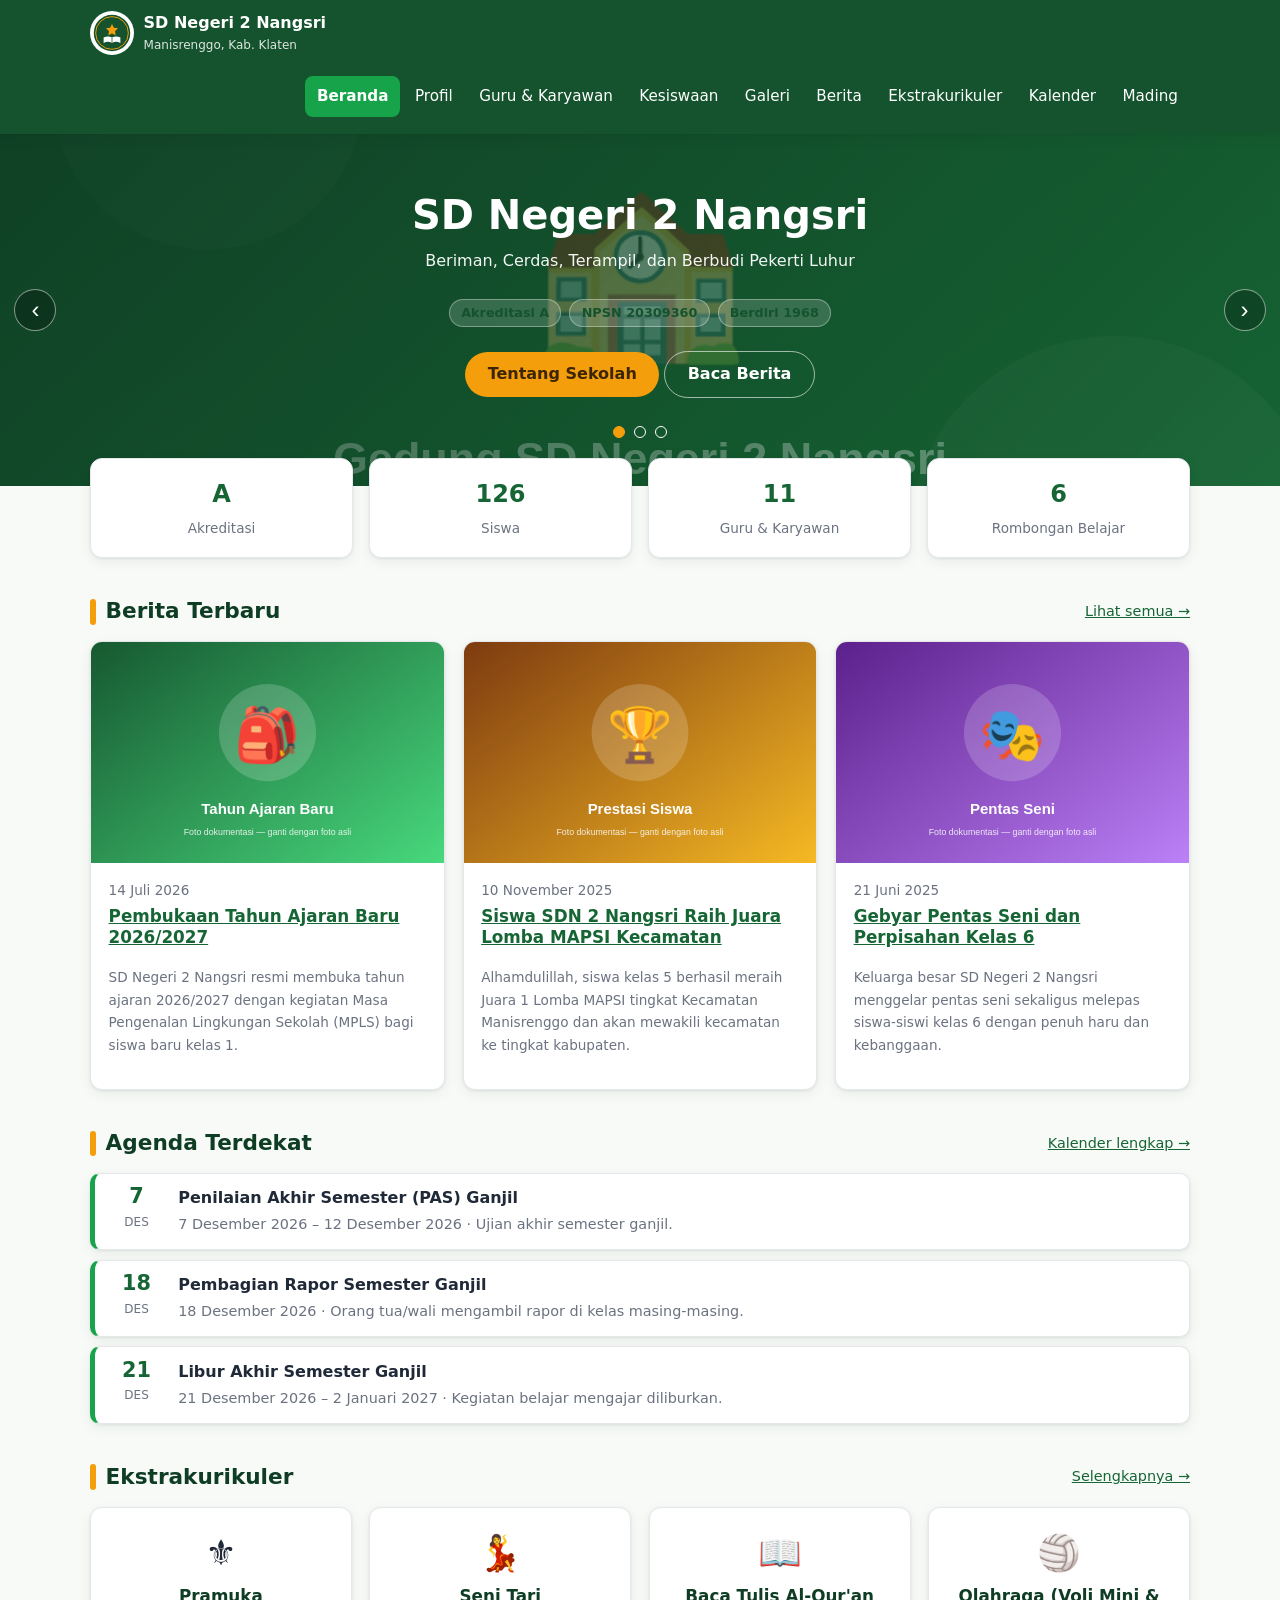
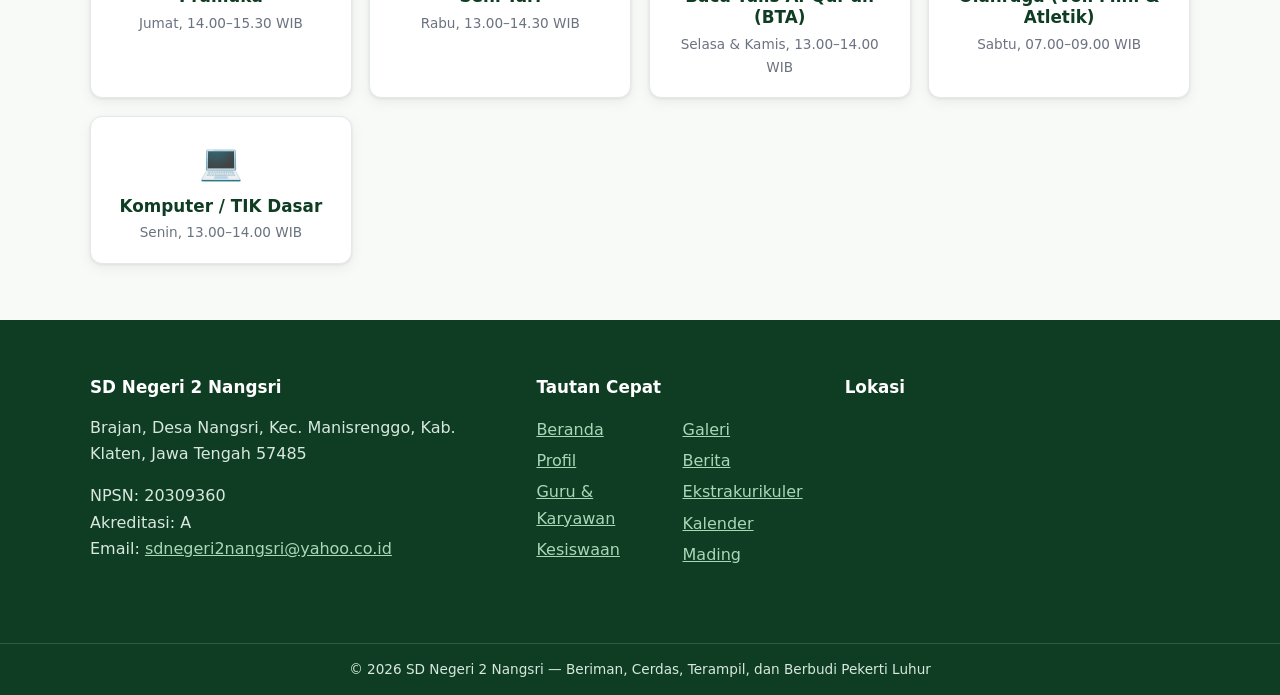
==== index.html @ 32a8219b "buat website" ====
<!DOCTYPE html>
<html lang="id">
<head>
  <meta charset="utf-8">
  <meta name="viewport" content="width=device-width, initial-scale=1">
  <title>SD Negeri 2 Nangsri — Manisrenggo, Klaten</title>
  <meta name="description" content="Website resmi SD Negeri 2 Nangsri, Manisrenggo, Klaten. Informasi profil sekolah, guru, kesiswaan, berita, galeri, ekstrakurikuler, dan kalender kegiatan.">
  <meta property="og:title" content="SD Negeri 2 Nangsri">
  <meta property="og:description" content="Website resmi SD Negeri 2 Nangsri — Beriman, Cerdas, Terampil, dan Berbudi Pekerti Luhur.">
  <meta property="og:type" content="website">
  <link rel="icon" href="assets/img/logo.svg" type="image/svg+xml">
  <link rel="stylesheet" href="assets/css/style.css">
  <script src="assets/js/parser.js" defer></script>
  <script src="assets/js/main.js" defer></script>
  <script src="assets/js/animate.js" defer></script>
  <script src="assets/js/page-home.js" defer></script>
</head>
<body>
  <div id="site-header"></div>

  <main>
    <section class="hero">
      <div class="hero-slides" id="hero-slides" aria-hidden="true"></div>
      <button class="hero-arrow prev" id="hero-prev" aria-label="Gambar sebelumnya" hidden>‹</button>
      <button class="hero-arrow next" id="hero-next" aria-label="Gambar berikutnya" hidden>›</button>
      <div class="container">
        <h1>SD Negeri 2 Nangsri</h1>
        <p id="hero-tagline">Beriman, Cerdas, Terampil, dan Berbudi Pekerti Luhur</p>
        <div class="badges" id="hero-badges"></div>
        <a class="btn" href="profil.html">Tentang Sekolah</a>
        <a class="btn ghost" href="berita.html">Baca Berita</a>
        <div class="hero-dots" id="hero-dots" role="tablist" aria-label="Pilih gambar latar"></div>
      </div>
    </section>

    <div class="container">
      <div class="stats" id="stats"></div>
    </div>

    <section class="block container">
      <div class="section-title">
        <h2>Berita Terbaru</h2>
        <a class="section-more" href="berita.html">Lihat semua →</a>
      </div>
      <div class="grid grid-wide" id="berita-terbaru"><p class="loading">Memuat berita…</p></div>
    </section>

    <section class="block container">
      <div class="section-title">
        <h2>Agenda Terdekat</h2>
        <a class="section-more" href="kalender.html">Kalender lengkap →</a>
      </div>
      <ul class="agenda" id="agenda-terdekat"><li class="loading">Memuat agenda…</li></ul>
    </section>

    <section class="block container">
      <div class="section-title">
        <h2>Ekstrakurikuler</h2>
        <a class="section-more" href="ekstrakurikuler.html">Selengkapnya →</a>
      </div>
      <div class="grid" id="ekskul-ringkas"></div>
    </section>
  </main>

  <div id="site-footer"></div>
</body>
</html>
---- assets/css/style.css ----
/* ==========================================================
   SD Negeri 2 Nangsri — stylesheet utama (mobile-first)
   ========================================================== */

:root {
  --green-900: #0f3d24;
  --green-700: #14532d;
  --green-600: #166534;
  --green-500: #16a34a;
  --green-100: #dcfce7;
  --green-50: #f0fdf4;
  --amber: #f59e0b;
  --amber-100: #fef3c7;
  --ink: #1f2937;
  --muted: #6b7280;
  --line: #e5e7eb;
  --bg: #f7faf7;
  --card: #ffffff;
  --radius: 12px;
  --shadow: 0 1px 3px rgba(16, 40, 24, 0.08), 0 4px 14px rgba(16, 40, 24, 0.06);
  --font: "Segoe UI", system-ui, -apple-system, Roboto, "Helvetica Neue", Arial, sans-serif;
}

* { box-sizing: border-box; }
html { scroll-behavior: smooth; }
body {
  margin: 0;
  font-family: var(--font);
  color: var(--ink);
  background: var(--bg);
  line-height: 1.65;
}
img { max-width: 100%; display: block; }
a { color: var(--green-600); }
h1, h2, h3 { line-height: 1.25; color: var(--green-900); }

.container { width: min(1100px, 100% - 2rem); margin-inline: auto; }
main { min-height: 60vh; }

/* ---------- Header & navigasi ---------- */
.site-header {
  background: var(--green-700);
  color: #fff;
  position: sticky;
  top: 0;
  z-index: 50;
  box-shadow: var(--shadow);
}
.header-inner {
  display: flex;
  align-items: center;
  gap: 0.75rem;
  padding: 0.6rem 0;
  flex-wrap: wrap;
}
.brand { display: flex; align-items: center; gap: 0.6rem; text-decoration: none; color: #fff; }
.brand img { border-radius: 50%; background: #fff; padding: 3px; }
.brand-text { display: flex; flex-direction: column; }
.brand-text strong { font-size: 1rem; }
.brand-text small { opacity: 0.85; font-size: 0.75rem; }

.nav-toggle {
  margin-left: auto;
  background: none;
  border: 1px solid rgba(255, 255, 255, 0.4);
  border-radius: 8px;
  color: #fff;
  font-size: 1.3rem;
  padding: 0.15rem 0.6rem;
  cursor: pointer;
}
.site-nav { width: 100%; max-height: 0; overflow: hidden; transition: max-height 0.35s ease; }
.site-nav.open { max-height: 70vh; }
.site-nav ul { list-style: none; margin: 0; padding: 0.5rem 0; display: flex; flex-direction: column; gap: 0.15rem; }
.site-nav a {
  display: block;
  color: #fff;
  text-decoration: none;
  padding: 0.5rem 0.75rem;
  border-radius: 8px;
  font-size: 0.95rem;
}
.site-nav a:hover { background: rgba(255, 255, 255, 0.12); }
.site-nav a.active { background: var(--green-500); font-weight: 600; }

@media (min-width: 960px) {
  .nav-toggle { display: none; }
  .site-nav { width: auto; max-height: none; overflow: visible; margin-left: auto; }
  .site-nav ul { flex-direction: row; }
}

/* ---------- Hero (beranda) ---------- */
.hero {
  background: linear-gradient(135deg, var(--green-700), var(--green-500));
  color: #fff;
  padding: 3.5rem 0 3rem;
  text-align: center;
  position: relative;
  overflow: hidden;
}
.hero .container { position: relative; z-index: 2; }

/* Slider latar multi-gambar (data/hero.txt) */
.hero-slides { position: absolute; inset: 0; z-index: 0; }
.hero-slide {
  position: absolute;
  inset: 0;
  background-size: cover;
  background-position: center;
  opacity: 0;
  transition: opacity 1s ease;
}
.hero-slide.active { opacity: 1; }
/* lapisan gelap agar teks tetap terbaca di atas foto */
.hero-slides::after {
  content: "";
  position: absolute;
  inset: 0;
  background: linear-gradient(135deg, rgba(15, 61, 36, 0.82), rgba(22, 101, 52, 0.62));
}

.hero-arrow {
  position: absolute;
  top: 50%;
  transform: translateY(-50%);
  z-index: 3;
  width: 42px;
  height: 42px;
  border-radius: 50%;
  border: 1px solid rgba(255, 255, 255, 0.5);
  background: rgba(0, 0, 0, 0.25);
  color: #fff;
  font-size: 1.5rem;
  line-height: 1;
  cursor: pointer;
  display: flex;
  align-items: center;
  justify-content: center;
}
.hero-arrow:hover { background: rgba(0, 0, 0, 0.45); }
.hero-arrow.prev { left: 0.9rem; }
.hero-arrow.next { right: 0.9rem; }

.hero-dots { display: flex; gap: 0.55rem; justify-content: center; margin-top: 1.75rem; }
.hero-dots button {
  width: 12px;
  height: 12px;
  padding: 0;
  border-radius: 50%;
  border: 1.5px solid #fff;
  background: transparent;
  cursor: pointer;
}
.hero-dots button.active { background: var(--amber); border-color: var(--amber); }
.hero h1 { color: #fff; margin: 0 0 0.5rem; font-size: clamp(1.6rem, 4vw, 2.5rem); }
.hero p { max-width: 640px; margin: 0 auto 1.5rem; opacity: 0.95; }
.hero .badges { display: flex; gap: 0.5rem; justify-content: center; flex-wrap: wrap; margin-bottom: 1.5rem; }
.hero .badge { background: rgba(255, 255, 255, 0.16); border: 1px solid rgba(255, 255, 255, 0.35); }

/* ---------- Umum ---------- */
.page-head { background: var(--green-700); color: #fff; padding: 2rem 0; margin-bottom: 2rem; }
.page-head h1 { color: #fff; margin: 0; font-size: clamp(1.4rem, 3vw, 2rem); }
.page-head p { margin: 0.35rem 0 0; opacity: 0.9; }

section.block { margin-block: 2.5rem; }
.section-title { display: flex; align-items: center; gap: 0.6rem; margin-bottom: 1rem; }
.section-title h2 { margin: 0; font-size: 1.35rem; }
.section-title::before { content: ""; width: 6px; height: 1.6rem; border-radius: 3px; background: var(--amber); }
.section-more { margin-left: auto; font-size: 0.9rem; white-space: nowrap; }

.grid { display: grid; gap: 1.1rem; grid-template-columns: repeat(auto-fill, minmax(240px, 1fr)); }
.grid-wide { grid-template-columns: repeat(auto-fill, minmax(300px, 1fr)); }

.card {
  background: var(--card);
  border: 1px solid var(--line);
  border-radius: var(--radius);
  box-shadow: var(--shadow);
  overflow: hidden;
  display: flex;
  flex-direction: column;
}
.card-body { padding: 1rem 1.1rem 1.2rem; display: flex; flex-direction: column; gap: 0.3rem; flex: 1; }
.card h3 { margin: 0; font-size: 1.05rem; }
.card .meta { color: var(--muted); font-size: 0.85rem; }
.card .thumb { aspect-ratio: 16/10; object-fit: cover; width: 100%; }

.badge {
  display: inline-block;
  background: var(--green-100);
  color: var(--green-700);
  border-radius: 999px;
  padding: 0.15rem 0.7rem;
  font-size: 0.8rem;
  font-weight: 600;
}
.badge.amber { background: var(--amber-100); color: #92400e; }

.btn {
  display: inline-block;
  background: var(--amber);
  color: #3b2503;
  font-weight: 700;
  text-decoration: none;
  padding: 0.6rem 1.4rem;
  border-radius: 999px;
  border: none;
  cursor: pointer;
}
.btn:hover { filter: brightness(1.05); }
.btn.ghost { background: transparent; color: #fff; border: 1px solid rgba(255, 255, 255, 0.6); }

/* ---------- Statistik beranda ---------- */
.stats {
  display: grid;
  gap: 1rem;
  grid-template-columns: repeat(auto-fit, minmax(150px, 1fr));
  margin-top: -1.75rem;
  /* hero bersifat positioned; tanpa ini kartu statistik tergambar di bawah hero */
  position: relative;
  z-index: 5;
}
.stat {
  background: var(--card);
  border: 1px solid var(--line);
  border-radius: var(--radius);
  box-shadow: var(--shadow);
  text-align: center;
  padding: 1rem 0.5rem;
}
.stat strong { display: block; font-size: 1.5rem; color: var(--green-600); }
.stat span { color: var(--muted); font-size: 0.85rem; }

/* ---------- Kartu personel ---------- */
.person { text-align: center; }
.person .avatar {
  width: 96px;
  height: 96px;
  border-radius: 50%;
  margin: 1.25rem auto 0;
  object-fit: cover;
  background: var(--green-100);
  color: var(--green-700);
  display: flex;
  align-items: center;
  justify-content: center;
  font-size: 2rem;
  font-weight: 700;
  border: 3px solid var(--green-100);
}
.person.kepsek { border-top: 4px solid var(--amber); }

/* ---------- Tabel ---------- */
.table-wrap { overflow-x: auto; }
table.nice { width: 100%; border-collapse: collapse; background: var(--card); border-radius: var(--radius); overflow: hidden; box-shadow: var(--shadow); }
table.nice th, table.nice td { padding: 0.6rem 0.9rem; text-align: left; border-bottom: 1px solid var(--line); }
table.nice th { background: var(--green-700); color: #fff; font-weight: 600; }
table.nice tr:last-child td { border-bottom: none; }
table.nice tfoot td { background: var(--green-50); font-weight: 700; }

/* ---------- Daftar visi/misi/tata tertib ---------- */
.check-list { list-style: none; padding: 0; margin: 0.5rem 0; }
.check-list li { padding: 0.35rem 0 0.35rem 1.9rem; position: relative; }
.check-list li::before { content: "✔"; position: absolute; left: 0.35rem; color: var(--green-500); font-weight: 700; }

.num-list { padding-left: 1.4rem; margin: 0.5rem 0; }
.num-list li { padding: 0.25rem 0; }

/* ---------- Galeri & lightbox ---------- */
.filter-bar { display: flex; gap: 0.5rem; flex-wrap: wrap; margin-bottom: 1.25rem; }
.filter-bar button {
  border: 1px solid var(--line);
  background: var(--card);
  border-radius: 999px;
  padding: 0.35rem 1rem;
  cursor: pointer;
  font-size: 0.9rem;
}
.filter-bar button.active { background: var(--green-600); color: #fff; border-color: var(--green-600); }

.galeri-item { cursor: zoom-in; }
.galeri-item .thumb { aspect-ratio: 4/3; }

.lightbox {
  position: fixed;
  inset: 0;
  background: rgba(10, 20, 14, 0.88);
  display: none;
  align-items: center;
  justify-content: center;
  z-index: 100;
  padding: 1.5rem;
  flex-direction: column;
  gap: 0.75rem;
}
.lightbox.open { display: flex; }
.lightbox img { max-width: min(920px, 100%); max-height: 78vh; border-radius: 8px; }
.lightbox .caption { color: #fff; text-align: center; }
.lightbox .close {
  position: absolute;
  top: 1rem;
  right: 1.25rem;
  background: none;
  border: none;
  color: #fff;
  font-size: 2rem;
  cursor: pointer;
}

/* ---------- Artikel ---------- */
.artikel-body { background: var(--card); border: 1px solid var(--line); border-radius: var(--radius); box-shadow: var(--shadow); padding: 1.5rem; max-width: 780px; margin-inline: auto; }
.artikel-body img.cover { border-radius: 8px; margin-bottom: 1rem; }
.artikel-body p { margin: 0 0 1rem; }

/* ---------- Kalender ---------- */
.month-group { margin-bottom: 2rem; }
.month-group h2 { font-size: 1.15rem; border-bottom: 2px solid var(--green-100); padding-bottom: 0.35rem; }
.agenda { list-style: none; margin: 0; padding: 0; display: flex; flex-direction: column; gap: 0.6rem; }
.agenda li {
  display: flex;
  gap: 1rem;
  background: var(--card);
  border: 1px solid var(--line);
  border-left: 5px solid var(--green-500);
  border-radius: 10px;
  padding: 0.7rem 1rem;
  box-shadow: var(--shadow);
}
.agenda li.past { opacity: 0.55; border-left-color: var(--muted); }
.agenda .tgl { min-width: 3.2rem; text-align: center; }
.agenda .tgl strong { display: block; font-size: 1.3rem; color: var(--green-600); line-height: 1.1; }
.agenda .tgl span { font-size: 0.75rem; color: var(--muted); text-transform: uppercase; }
.agenda .isi strong { display: block; }
.agenda .isi span { color: var(--muted); font-size: 0.9rem; }

/* ---------- Mading ---------- */
.mading-grid { display: grid; gap: 1.25rem; grid-template-columns: repeat(auto-fill, minmax(260px, 1fr)); }
.note {
  background: #fffbe6;
  border: 1px solid #f0e3a0;
  border-radius: 4px;
  box-shadow: 3px 4px 10px rgba(60, 50, 10, 0.15);
  padding: 1.25rem 1.25rem 1.5rem;
  position: relative;
  transform: rotate(-1deg);
}
.mading-grid .note:nth-child(2n) { transform: rotate(1.2deg); background: #eaf8ee; border-color: #bfe5c8; }
.mading-grid .note:nth-child(3n) { transform: rotate(-0.6deg); background: #eef3fd; border-color: #c4d4f5; }
.note::before {
  content: "📌";
  position: absolute;
  top: -12px;
  left: 50%;
  transform: translateX(-50%);
  font-size: 1.2rem;
}
.note h3 { margin: 0.25rem 0 0.5rem; font-size: 1.05rem; }
.note .isi { white-space: pre-line; font-size: 0.95rem; }
.note .oleh { margin-top: 0.9rem; font-size: 0.85rem; color: var(--muted); font-style: italic; }
.note img { border-radius: 4px; margin: 0.4rem 0; }

/* ---------- Footer ---------- */
.site-footer { background: var(--green-900); color: #d8e8dd; margin-top: 3.5rem; }
.site-footer h3 { color: #fff; font-size: 1.05rem; }
.site-footer a { color: #a9d7b8; }
.footer-grid { display: grid; gap: 2rem; padding: 2.5rem 0; grid-template-columns: 1fr; }
.footer-links { list-style: none; padding: 0; margin: 0; columns: 2; }
.footer-links li { padding: 0.15rem 0; }
.footer-map { width: 100%; height: 180px; border: 0; border-radius: 8px; }
.footer-bottom { border-top: 1px solid rgba(255, 255, 255, 0.15); padding: 0.9rem 0; font-size: 0.85rem; text-align: center; }

@media (min-width: 720px) {
  .footer-grid { grid-template-columns: 1.2fr 0.8fr 1fr; }
}

/* ---------- Halaman 404 ---------- */
.err { text-align: center; padding: 5rem 1rem; }
.err h1 { font-size: 4rem; margin: 0; }

/* ---------- Animasi ----------
   JS (animate.js) hanya menambah class .is-visible / .scrolled;
   semua gerakan didefinisikan di sini (hanya transform & opacity). */

/* Reveal saat masuk viewport — aktif hanya bila JS jalan (html.js) */
.js [data-reveal] {
  opacity: 0;
  transform: translateY(24px);
  transition: opacity 0.6s ease, transform 0.6s ease;
}
.js [data-reveal="left"] { transform: translateX(-32px); }
.js [data-reveal="right"] { transform: translateX(32px); }
.js [data-reveal="zoom"] { transform: scale(0.92); }
.js [data-reveal].is-visible { opacity: 1; transform: none; }

/* Hover kartu: terangkat halus */
.card { transition: transform 0.25s ease, box-shadow 0.25s ease; }
.card:hover { transform: translateY(-4px); box-shadow: 0 8px 24px rgba(16, 40, 24, 0.14); }

/* Header: bayangan + memadat setelah scroll */
.site-header { transition: box-shadow 0.3s ease; }
body.scrolled .site-header { box-shadow: 0 4px 18px rgba(10, 25, 15, 0.3); }
.header-inner { transition: padding 0.3s ease; }
body.scrolled .header-inner { padding: 0.3rem 0; }

/* Hero: teks masuk berurutan saat halaman dibuka */
@keyframes riseIn {
  from { opacity: 0; transform: translateY(18px); }
}
.hero .container > * { animation: riseIn 0.7s ease backwards; }
.hero .container > *:nth-child(1) { animation-delay: 0.05s; }
.hero .container > *:nth-child(2) { animation-delay: 0.18s; }
.hero .container > *:nth-child(3) { animation-delay: 0.31s; }
.hero .container > *:nth-child(4) { animation-delay: 0.44s; }
.hero .container > *:nth-child(5) { animation-delay: 0.57s; }
.hero .container > *:nth-child(6) { animation-delay: 0.7s; }

/* Hero: efek Ken Burns (zoom lambat) pada slide aktif */
@keyframes kenburns {
  from { transform: scale(1); }
  to { transform: scale(1.08); }
}
.hero-slide.active { animation: kenburns 8s ease-out forwards; }

/* Lightbox: fade + zoom saat dibuka */
@keyframes fadeIn { from { opacity: 0; } }
@keyframes zoomIn { from { opacity: 0; transform: scale(0.92); } }
.lightbox.open { animation: fadeIn 0.25s ease; }
.lightbox.open img { animation: zoomIn 0.3s ease; }

/* Mading: kartu menegak saat disorot */
.note { transition: transform 0.3s ease, box-shadow 0.3s ease; }
.note:hover { transform: rotate(0deg) scale(1.03); box-shadow: 5px 8px 20px rgba(60, 50, 10, 0.22); }

/* Pengguna yang menonaktifkan animasi di OS: matikan semuanya */
@media (prefers-reduced-motion: reduce) {
  *, *::before, *::after {
    animation-duration: 0.01ms !important;
    animation-delay: 0ms !important;
    transition-duration: 0.01ms !important;
  }
  .js [data-reveal] { opacity: 1; transform: none; }
}

/* ---------- Util ---------- */
.muted { color: var(--muted); }
.center { text-align: center; }
.mt-2 { margin-top: 2rem; }
.loading { color: var(--muted); font-style: italic; padding: 2rem 0; }
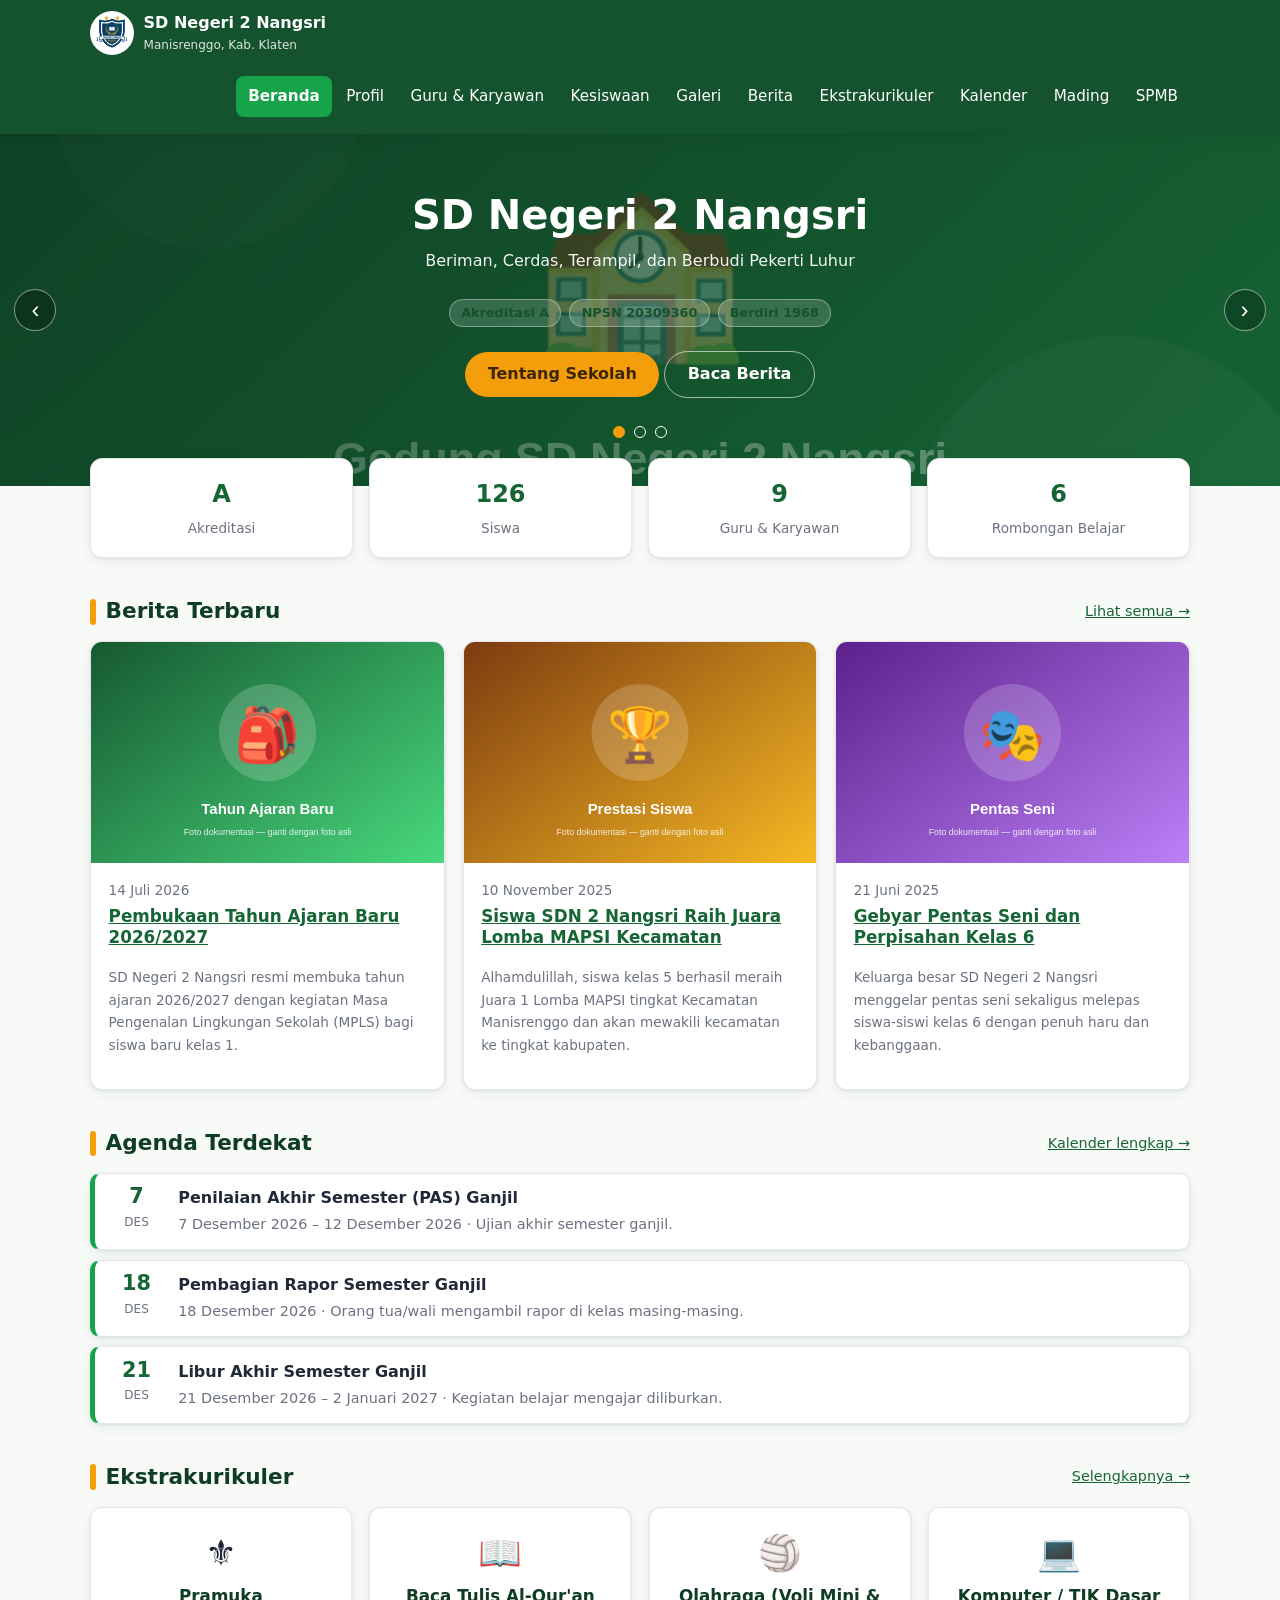
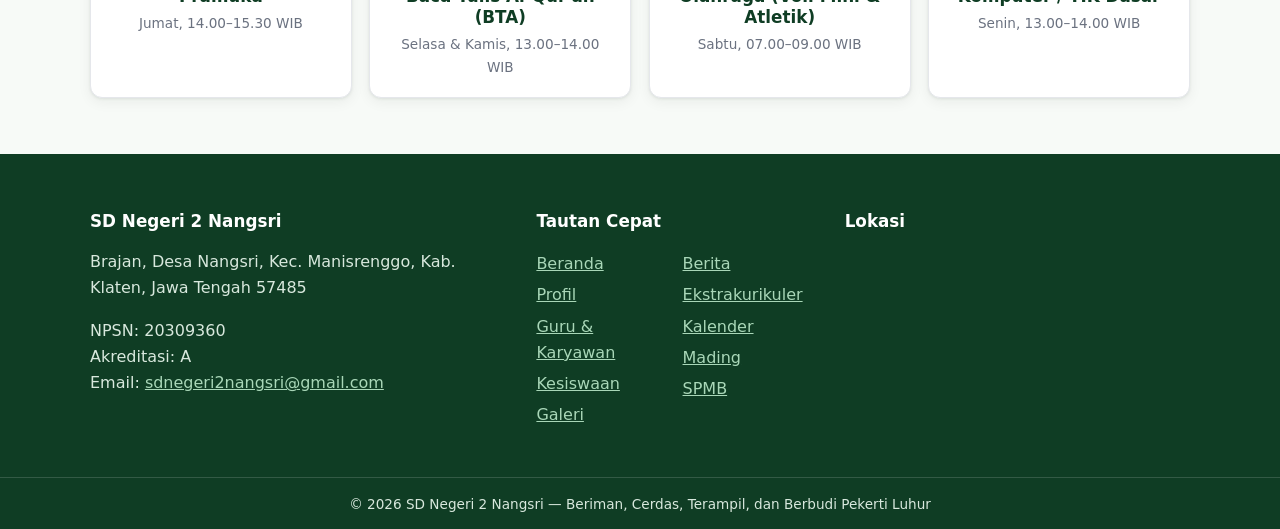
==== commit acc76fe0: "feat: Add SPMB page, SEO/PWA features, and data validation" ====
--- a/index.html
+++ b/index.html
@@ -1,67 +1,77 @@
-<!DOCTYPE html>
-<html lang="id">
-<head>
-  <meta charset="utf-8">
-  <meta name="viewport" content="width=device-width, initial-scale=1">
-  <title>SD Negeri 2 Nangsri — Manisrenggo, Klaten</title>
-  <meta name="description" content="Website resmi SD Negeri 2 Nangsri, Manisrenggo, Klaten. Informasi profil sekolah, guru, kesiswaan, berita, galeri, ekstrakurikuler, dan kalender kegiatan.">
-  <meta property="og:title" content="SD Negeri 2 Nangsri">
-  <meta property="og:description" content="Website resmi SD Negeri 2 Nangsri — Beriman, Cerdas, Terampil, dan Berbudi Pekerti Luhur.">
+<!DOCTYPE html>
+<html lang="id">
+<head>
+  <meta charset="utf-8">
+  <meta name="viewport" content="width=device-width, initial-scale=1">
+  <title>SD Negeri 2 Nangsri — Manisrenggo, Klaten</title>
+  <meta name="description" content="Website resmi SD Negeri 2 Nangsri, Manisrenggo, Klaten. Informasi profil sekolah, guru, kesiswaan, berita, galeri, ekstrakurikuler, dan kalender kegiatan.">+  <link rel="icon" href="assets/img/logo.svg" type="image/svg+xml">
+  <link rel="canonical" href="https://sdn2nangsri.github.io/">
   <meta property="og:type" content="website">
-  <link rel="icon" href="assets/img/logo.svg" type="image/svg+xml">
-  <link rel="stylesheet" href="assets/css/style.css">
-  <script src="assets/js/parser.js" defer></script>
-  <script src="assets/js/main.js" defer></script>
-  <script src="assets/js/animate.js" defer></script>
-  <script src="assets/js/page-home.js" defer></script>
-</head>
-<body>
-  <div id="site-header"></div>
-
-  <main>
-    <section class="hero">
-      <div class="hero-slides" id="hero-slides" aria-hidden="true"></div>
-      <button class="hero-arrow prev" id="hero-prev" aria-label="Gambar sebelumnya" hidden>‹</button>
-      <button class="hero-arrow next" id="hero-next" aria-label="Gambar berikutnya" hidden>›</button>
-      <div class="container">
-        <h1>SD Negeri 2 Nangsri</h1>
-        <p id="hero-tagline">Beriman, Cerdas, Terampil, dan Berbudi Pekerti Luhur</p>
-        <div class="badges" id="hero-badges"></div>
-        <a class="btn" href="profil.html">Tentang Sekolah</a>
-        <a class="btn ghost" href="berita.html">Baca Berita</a>
-        <div class="hero-dots" id="hero-dots" role="tablist" aria-label="Pilih gambar latar"></div>
-      </div>
-    </section>
-
-    <div class="container">
-      <div class="stats" id="stats"></div>
-    </div>
-
-    <section class="block container">
-      <div class="section-title">
-        <h2>Berita Terbaru</h2>
-        <a class="section-more" href="berita.html">Lihat semua →</a>
-      </div>
-      <div class="grid grid-wide" id="berita-terbaru"><p class="loading">Memuat berita…</p></div>
-    </section>
-
-    <section class="block container">
-      <div class="section-title">
-        <h2>Agenda Terdekat</h2>
-        <a class="section-more" href="kalender.html">Kalender lengkap →</a>
-      </div>
-      <ul class="agenda" id="agenda-terdekat"><li class="loading">Memuat agenda…</li></ul>
-    </section>
-
-    <section class="block container">
-      <div class="section-title">
-        <h2>Ekstrakurikuler</h2>
-        <a class="section-more" href="ekstrakurikuler.html">Selengkapnya →</a>
-      </div>
-      <div class="grid" id="ekskul-ringkas"></div>
-    </section>
-  </main>
-
-  <div id="site-footer"></div>
-</body>
-</html>
+  <meta property="og:url" content="https://sdn2nangsri.github.io/">
+  <meta property="og:title" content="SD Negeri 2 Nangsri — Manisrenggo, Klaten">
+  <meta property="og:description" content="Website resmi SD Negeri 2 Nangsri, Manisrenggo, Klaten. Informasi profil sekolah, guru, kesiswaan, berita, galeri, ekstrakurikuler, dan kalender kegiatan.">
+  <meta property="og:image" content="https://sdn2nangsri.github.io/assets/img/og-cover.png">
+  <meta property="og:image:width" content="1200">
+  <meta property="og:image:height" content="630">
+  <meta name="twitter:card" content="summary_large_image">
+  <meta name="theme-color" content="#14532d">
+  <link rel="icon" href="assets/img/favicon-32.png" sizes="32x32" type="image/png">
+  <link rel="apple-touch-icon" href="assets/img/apple-touch-icon.png">
+  <link rel="manifest" href="manifest.json">
+  <link rel="stylesheet" href="assets/css/style.css">
+  <script src="assets/js/parser.js" defer></script>
+  <script src="assets/js/main.js" defer></script>
+  <script src="assets/js/animate.js" defer></script>
+  <script src="assets/js/page-home.js" defer></script>
+</head>
+<body>
+  <div id="site-header"></div>
+
+  <main>
+    <section class="hero">
+      <div class="hero-slides" id="hero-slides" aria-hidden="true"></div>
+      <button class="hero-arrow prev" id="hero-prev" aria-label="Gambar sebelumnya" hidden>‹</button>
+      <button class="hero-arrow next" id="hero-next" aria-label="Gambar berikutnya" hidden>›</button>
+      <div class="container">
+        <h1>SD Negeri 2 Nangsri</h1>
+        <p id="hero-tagline">Beriman, Cerdas, Terampil, dan Berbudi Pekerti Luhur</p>
+        <div class="badges" id="hero-badges"></div>
+        <a class="btn" href="profil.html">Tentang Sekolah</a>
+        <a class="btn ghost" href="berita.html">Baca Berita</a>
+        <div class="hero-dots" id="hero-dots" role="tablist" aria-label="Pilih gambar latar"></div>
+      </div>
+    </section>
+
+    <div class="container">
+      <div class="stats" id="stats"></div>
+    </div>
+
+    <section class="block container">
+      <div class="section-title">
+        <h2>Berita Terbaru</h2>
+        <a class="section-more" href="berita.html">Lihat semua →</a>
+      </div>
+      <div class="grid grid-wide" id="berita-terbaru"><p class="loading">Memuat berita…</p></div>
+    </section>
+
+    <section class="block container">
+      <div class="section-title">
+        <h2>Agenda Terdekat</h2>
+        <a class="section-more" href="kalender.html">Kalender lengkap →</a>
+      </div>
+      <ul class="agenda" id="agenda-terdekat"><li class="loading">Memuat agenda…</li></ul>
+    </section>
+
+    <section class="block container">
+      <div class="section-title">
+        <h2>Ekstrakurikuler</h2>
+        <a class="section-more" href="ekstrakurikuler.html">Selengkapnya →</a>
+      </div>
+      <div class="grid" id="ekskul-ringkas"></div>
+    </section>
+  </main>
+
+  <div id="site-footer"></div>
+</body>
+</html>
--- a/assets/css/style.css
+++ b/assets/css/style.css
@@ -37,6 +37,12 @@
 .container { width: min(1100px, 100% - 2rem); margin-inline: auto; }
 main { min-height: 60vh; }
 
+/* Header & footer dirender JS setelah fetch — beri tinggi/warna minimum
+   agar halaman tidak "melompat" (layout shift) saat dimuat. */
+#site-header { min-height: 64px; background: var(--green-700); }
+#site-footer { min-height: 260px; background: var(--green-900); margin-top: 3.5rem; }
+#site-footer .site-footer { margin-top: 0; }
+
 /* ---------- Header & navigasi ---------- */
 .site-header {
   background: var(--green-700);
@@ -266,6 +272,19 @@
 .num-list { padding-left: 1.4rem; margin: 0.5rem 0; }
 .num-list li { padding: 0.25rem 0; }
 
+/* ---------- Pencarian berita ---------- */
+.search-bar { margin-bottom: 1.5rem; }
+.search-bar input {
+  width: min(420px, 100%);
+  padding: 0.6rem 1rem;
+  border: 1px solid var(--line);
+  border-radius: 999px;
+  font: inherit;
+  font-size: 0.95rem;
+  background: var(--card);
+}
+.search-bar input:focus { outline: 2px solid var(--green-500); outline-offset: 1px; }
+
 /* ---------- Galeri & lightbox ---------- */
 .filter-bar { display: flex; gap: 0.5rem; flex-wrap: wrap; margin-bottom: 1.25rem; }
 .filter-bar button {
